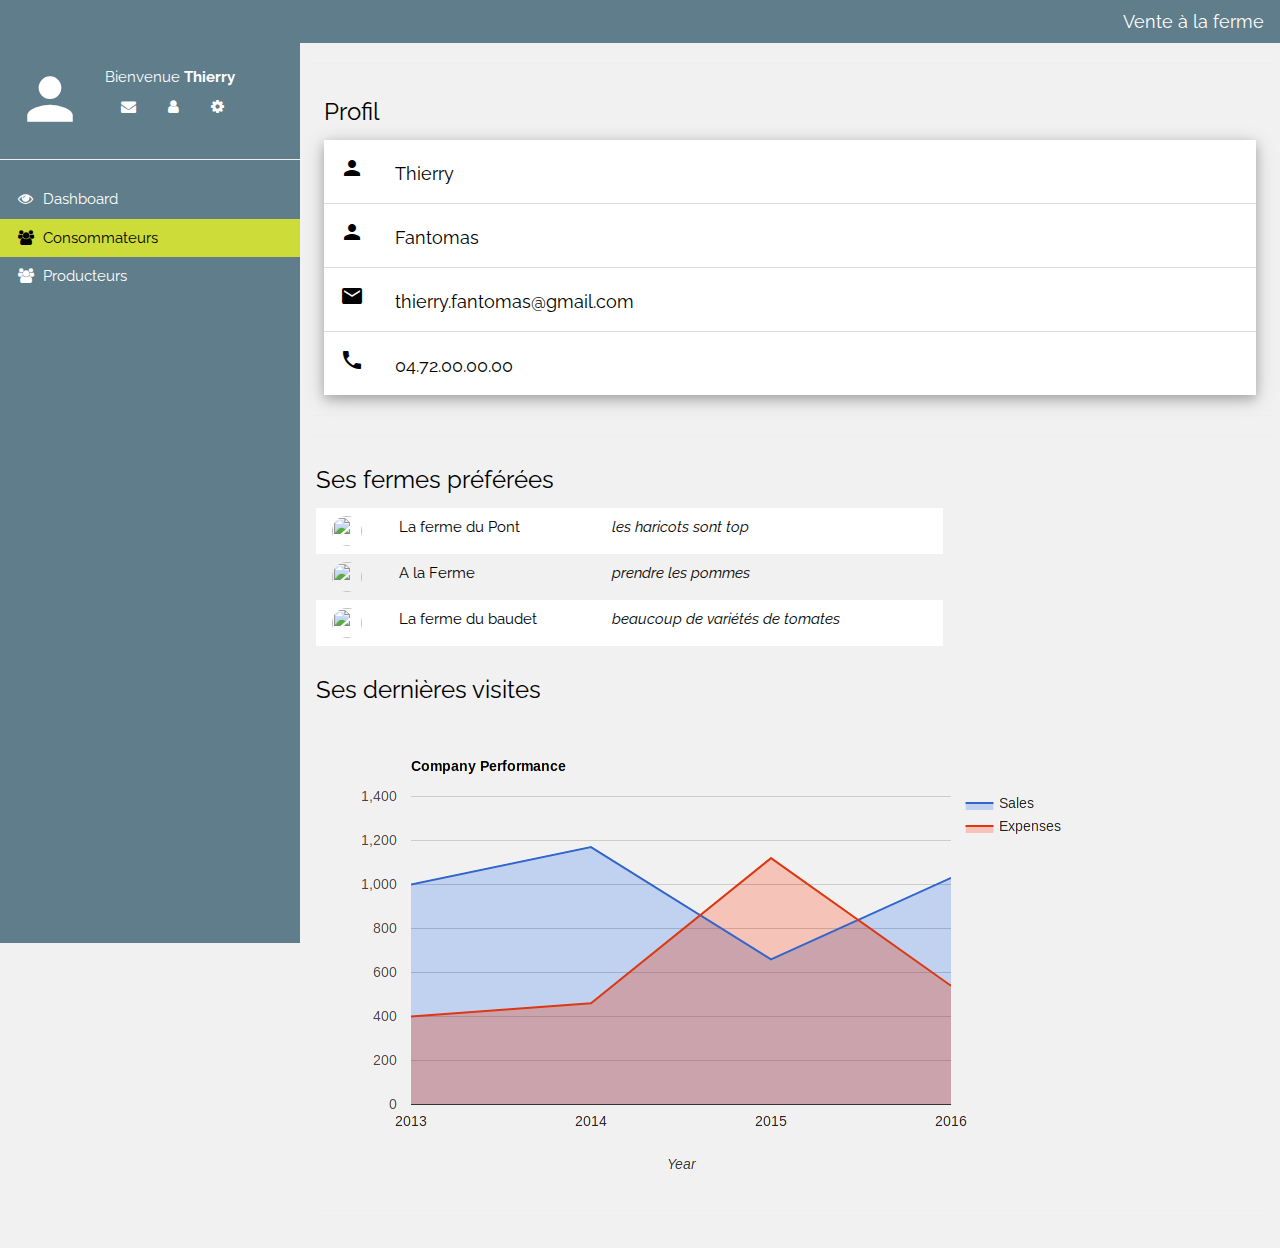
==== consumer.html @ 51c7fc90 "add consumer page" ====
<!DOCTYPE html>
<html>
<title>W3.CSS Template</title>
<meta charset="UTF-8">
<meta name="viewport" content="width=device-width, initial-scale=1">
<link rel="stylesheet" href="https://www.w3schools.com/w3css/4/w3.css">
<link rel="stylesheet" href="https://fonts.googleapis.com/css?family=Raleway">
<link rel="stylesheet" href="https://cdnjs.cloudflare.com/ajax/libs/font-awesome/4.7.0/css/font-awesome.min.css">
<link rel="stylesheet" href="https://fonts.googleapis.com/icon?family=Material+Icons">
<!--<link rel="stylesheet" href="https://use.fontawesome.com/releases/v5.5.0/css/all.css" integrity="sha384-B4dIYHKNBt8Bc12p+WXckhzcICo0wtJAoU8YZTY5qE0Id1GSseTk6S+L3BlXeVIU" crossorigin="anonymous">-->
<style>
    html,body,h1,h2,h3,h4,h5 {font-family: "Raleway", sans-serif}
</style>
<body class="w3-light-grey">

<!-- Top container -->
<div class="w3-bar w3-top w3-blue-gray w3-large" style="z-index:4">
    <button class="w3-bar-item w3-button w3-hide-large w3-hover-none w3-hover-text-light-grey" onclick="w3_open();"><i class="fa fa-bars"></i>  Menu</button>
    <span class="w3-bar-item w3-right">Vente à la ferme</span>
</div>

<!-- Sidebar/menu -->
<nav class="w3-sidebar w3-collapse w3-blue-gray w3-animate-left" style="z-index:3;width:300px;" id="mySidebar"><br>
    <div class="w3-container w3-row">
        <div class="w3-col s4">
            <!--TODO replace icon by profile picture-->
            <i class="material-icons w3-margin-right" style="font-size: 4.5rem">person</i>
        </div>
        <div class="w3-col s8 w3-bar">
            <span>Bienvenue <strong>Thierry</strong></span><br>
            <a href="#" class="w3-bar-item w3-button"><i class="fa fa-envelope"></i></a>
            <a href="#" class="w3-bar-item w3-button"><i class="fa fa-user"></i></a>
            <a href="#" class="w3-bar-item w3-button"><i class="fa fa-cog"></i></a>
        </div>
    </div>
    <hr>
    <div class="w3-bar-block">
        <a href="#" class="w3-bar-item w3-button w3-padding-16 w3-hide-large w3-dark-grey w3-hover-black" onclick="w3_close()" title="close menu"><i class="fa fa-remove fa-fw"></i>  Close Menu</a>
        <a href="index.html" class="w3-bar-item w3-button w3-padding"><i class="fa fa-eye fa-fw"></i>  Dashboard</a>
        <a href="consumers.html" class="w3-bar-item w3-button w3-padding  w3-lime"><i class="fa fa-users fa-fw"></i>  Consommateurs</a>
        <a href="farmers.html" class="w3-bar-item w3-button w3-padding"><i class="fa fa-users fa-fw"></i>  Producteurs</a>
        <br><br>
    </div>
</nav>


<!-- Overlay effect when opening sidebar on small screens -->
<div class="w3-overlay w3-hide-large w3-animate-opacity" onclick="w3_close()" style="cursor:pointer" title="close side menu" id="myOverlay"></div>

<!-- !PAGE CONTENT! -->
<div class="w3-main" style="margin-left:300px;margin-top:43px;">

    <!-- Header -->
    <div class="w3-panel">
        <div class="w3-row-padding" style="margin:0 -16px">



            <hr>
            <div class="w3-container">
                <h3>Profil</h3>
                <ul class="w3-ul w3-card-4 w3-white">
                    <li class="w3-padding-16">
                        <i class="material-icons w3-margin-right" style="width:35px">person</i>
                        <span class="w3-large">Thierry</span><br>
                    </li>
                    <li class="w3-padding-16">
                        <i class="material-icons w3-margin-right" style="width:35px">person</i>
                        <span class="w3-large">Fantomas</span><br>
                    </li>
                    <li class="w3-padding-16">
                        <i class="material-icons w3-margin-right" style="width:35px">mail</i>
                        <span class="w3-large">thierry.fantomas@gmail.com</span><br>
                    </li>
                    <li class="w3-padding-16">
                        <i class="material-icons w3-margin-right" style="width:35px">phone</i>
                        <span class="w3-large">04.72.00.00.00</span><br>
                    </li>

                </ul>
            </div>
            <hr>

            <div class="w3-twothird w3-padding-16">
                <h3>Ses fermes préférées</h3>
                <table class="w3-table w3-striped w3-white ">
                    <tr>
                        <td><img class="w3-circle" src="http://www.cellierdelahautesambre.be/wp-content/uploads/2017/07/vegetables-1067269_960_720-150x150.jpg" style="width:30px;height:30px"></td>
                        <td>La ferme du Pont</td>
                        <td><i>les haricots sont top</i></td>
                    </tr>
                    <tr>
                        <td><img class="w3-circle" src="http://www.cellierdelahautesambre.be/wp-content/uploads/2017/07/vegetables-1067269_960_720-150x150.jpg" style="width:30px;height:30px"></td>
                        <td>A la Ferme</td>
                        <td><i>prendre les pommes</i></td>
                    </tr>
                    <tr>
                        <td><img class="w3-circle" src="http://www.cellierdelahautesambre.be/wp-content/uploads/2017/07/vegetables-1067269_960_720-150x150.jpg" style="width:30px;height:30px"></td>
                        <td>La ferme du baudet</td>
                        <td><i>beaucoup de variétés de tomates</i></td>
                    </tr>
                </table>
            </div>
            <hr>
            <div class="w3-twothird">
                <h3>Ses dernières visites</h3>
                <img src="images/chart.png">

            </div>
    </div>
    <hr>


    <!-- End page content -->
</div>

<script>
    // Get the Sidebar
    var mySidebar = document.getElementById("mySidebar");

    // Get the DIV with overlay effect
    var overlayBg = document.getElementById("myOverlay");

    // Toggle between showing and hiding the sidebar, and add overlay effect
    function w3_open() {
        if (mySidebar.style.display === 'block') {
            mySidebar.style.display = 'none';
            overlayBg.style.display = "none";
        } else {
            mySidebar.style.display = 'block';
            overlayBg.style.display = "block";
        }
    }

    // Close the sidebar with the close button
    function w3_close() {
        mySidebar.style.display = "none";
        overlayBg.style.display = "none";
    }
</script>

</body>
</html>
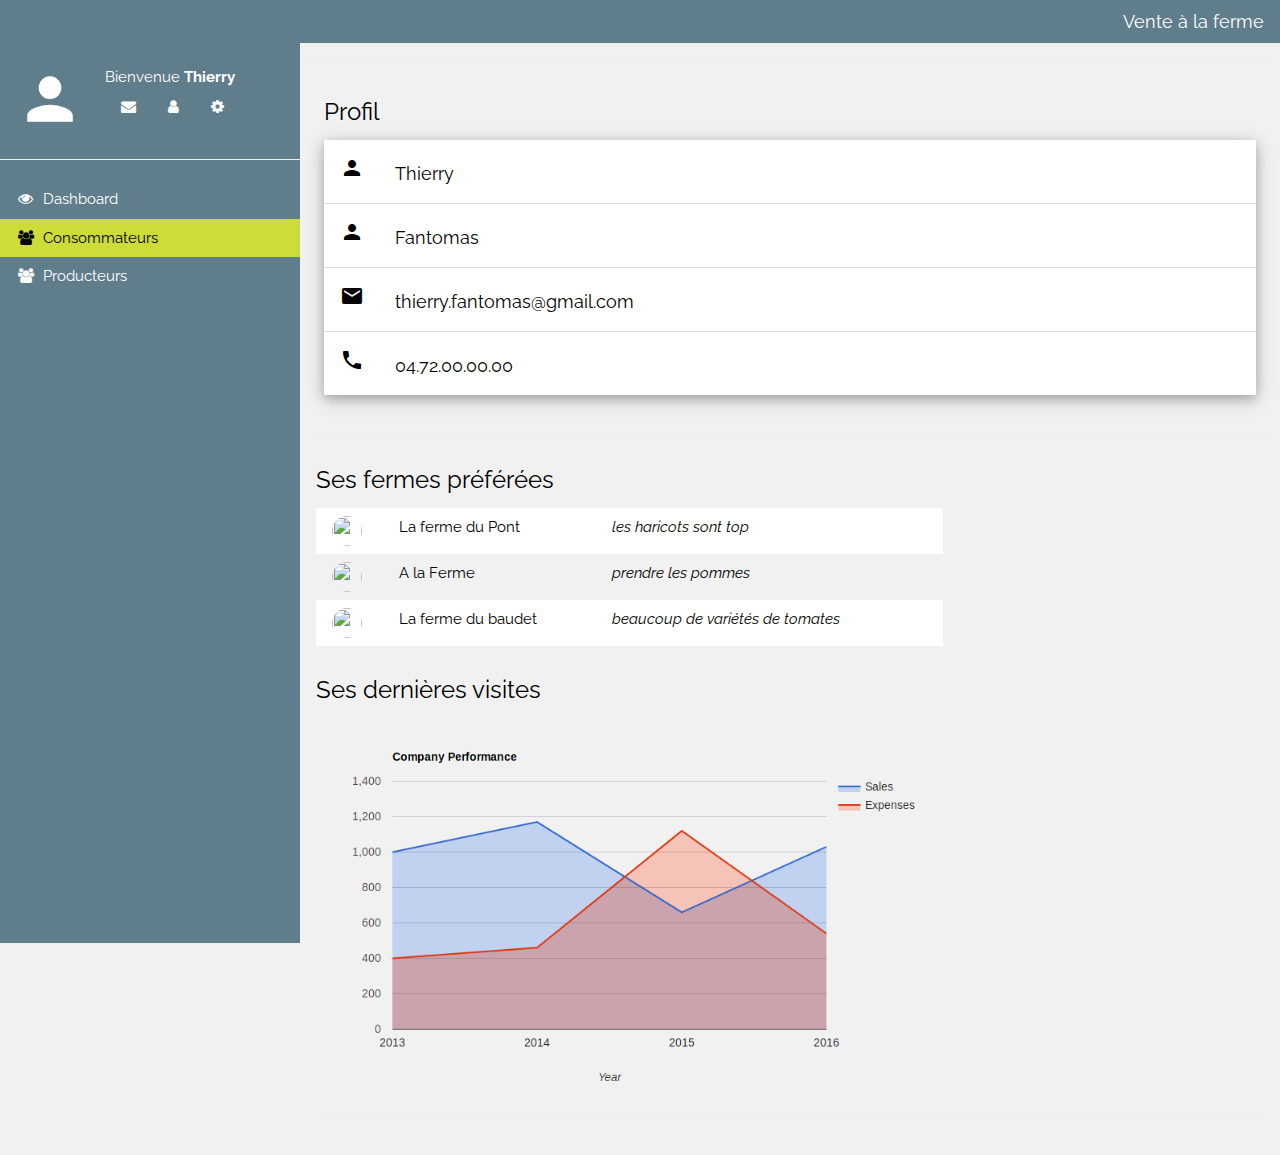
==== commit 6567461f: "upgrade responsive on chart" ====
--- a/consumer.html
+++ b/consumer.html
@@ -104,7 +104,9 @@
             <hr>
             <div class="w3-twothird">
                 <h3>Ses dernières visites</h3>
-                <img src="images/chart.png">
+                <div class="chart">
+                    <img src="images/chart.png" style="max-width: 100%">
+                </div>
 
             </div>
     </div>
